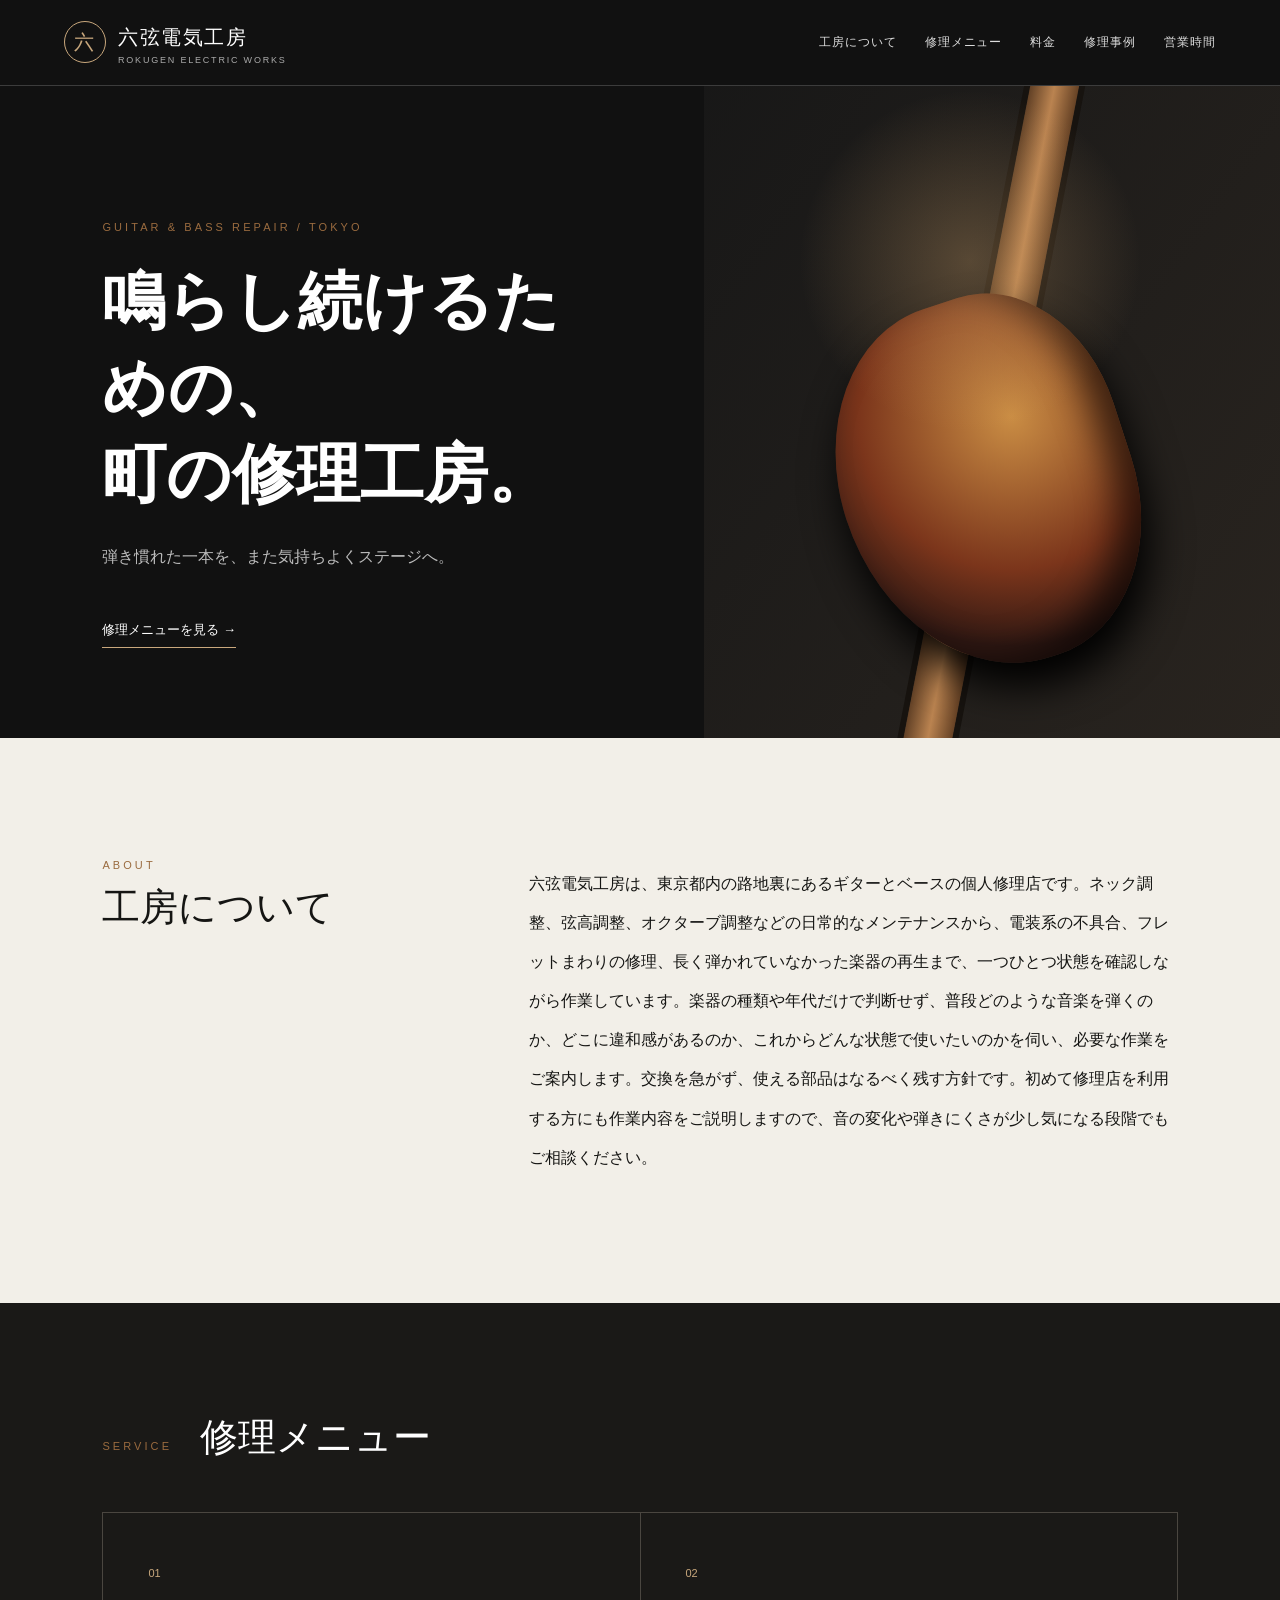
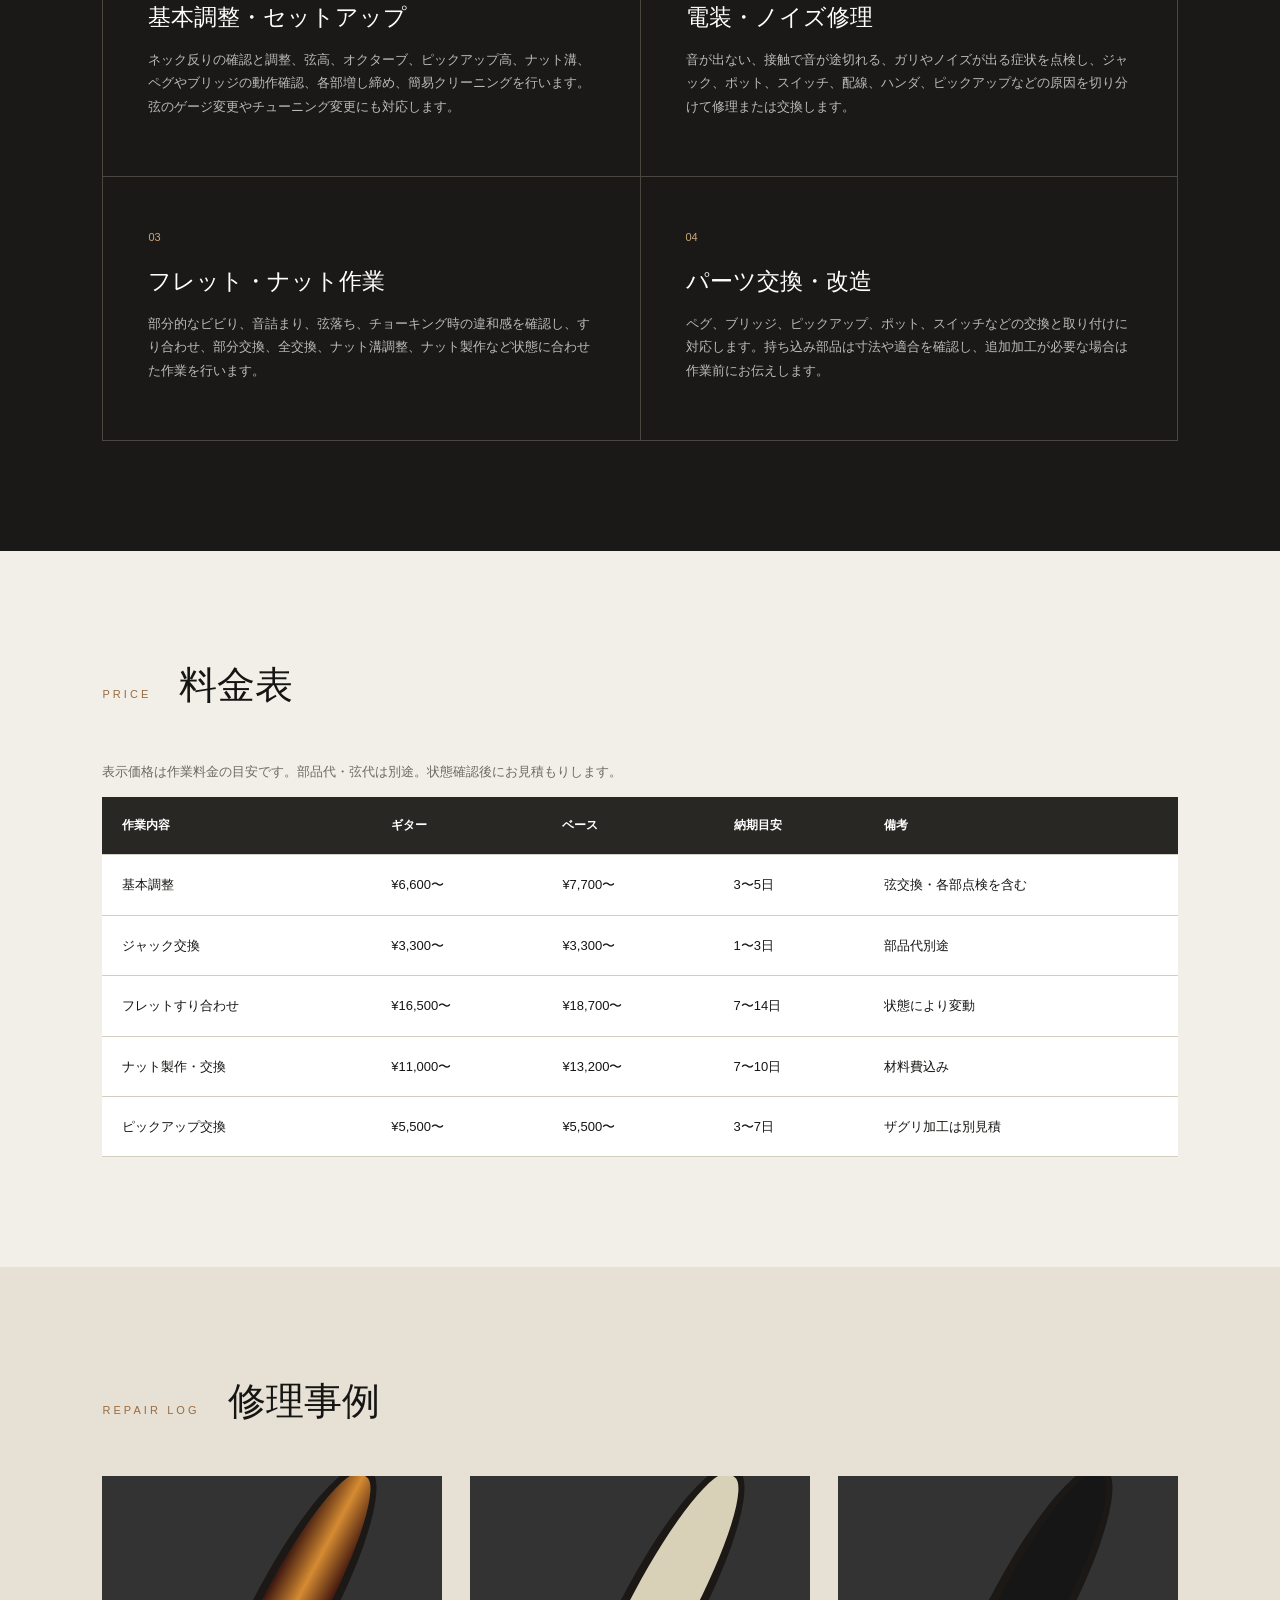
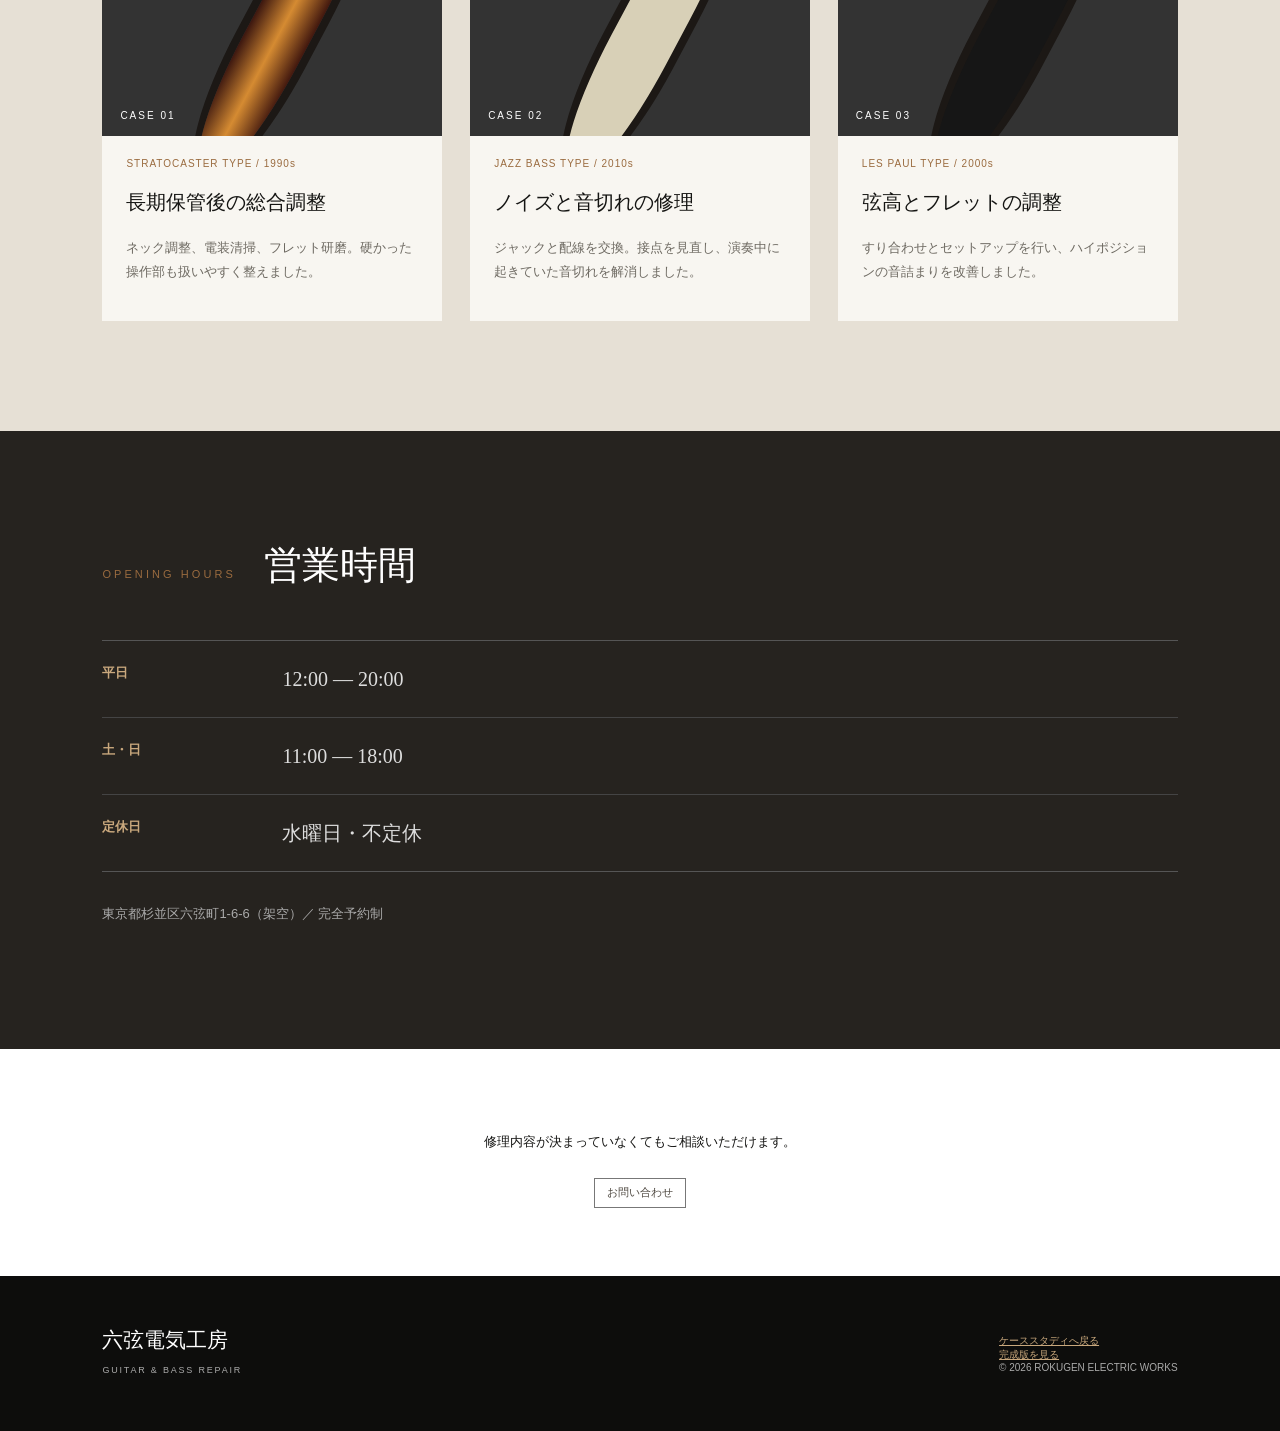
==== before/index.html @ 156c07ff "Publish final Rokugen Denki portfolio" ====
<!doctype html>
<html lang="ja">
<head>
  <meta charset="utf-8">
  <meta name="viewport" content="width=device-width, initial-scale=1">
  <meta name="description" content="六弦電気工房はギター・ベースの修理と調整を行う架空の個人工房です。">
  <title>六弦電気工房｜ギター・ベース修理</title>
  <link rel="stylesheet" href="style.css">
</head>
<body>
  <header class="site-header">
    <a class="brand" href="#top" aria-label="六弦電気工房 ホーム">
      <span class="brand-mark" aria-hidden="true">六</span>
      <span>六弦電気工房<small>ROKUGEN ELECTRIC WORKS</small></span>
    </a>
    <button class="menu-toggle" type="button" aria-controls="main-nav" aria-expanded="false">MENU</button>
    <nav id="main-nav" class="main-nav" aria-label="メインメニュー">
      <a href="#about">工房について</a><a href="#services">修理メニュー</a><a href="#price">料金</a><a href="#works">修理事例</a><a href="#access">営業時間</a>
    </nav>
  </header>

  <main id="top">
    <section class="hero">
      <div class="hero-copy">
        <p class="eyebrow">GUITAR &amp; BASS REPAIR / TOKYO</p>
        <h1>鳴らし続けるための、<br>町の修理工房。</h1>
        <p>弾き慣れた一本を、また気持ちよくステージへ。</p>
        <a class="hero-link" href="#services">修理メニューを見る →</a>
      </div>
      <div class="hero-visual" role="img" aria-label="作業台に置かれたギターをイメージした装飾">
        <span class="neck"></span><span class="body-shape"></span><span class="work-light"></span>
      </div>
    </section>

    <section id="about" class="section about">
      <div class="section-heading"><p>ABOUT</p><h2>工房について</h2></div>
      <div class="about-copy">
        <p>六弦電気工房は、東京都内の路地裏にあるギターとベースの個人修理店です。ネック調整、弦高調整、オクターブ調整などの日常的なメンテナンスから、電装系の不具合、フレットまわりの修理、長く弾かれていなかった楽器の再生まで、一つひとつ状態を確認しながら作業しています。楽器の種類や年代だけで判断せず、普段どのような音楽を弾くのか、どこに違和感があるのか、これからどんな状態で使いたいのかを伺い、必要な作業をご案内します。交換を急がず、使える部品はなるべく残す方針です。初めて修理店を利用する方にも作業内容をご説明しますので、音の変化や弾きにくさが少し気になる段階でもご相談ください。</p>
      </div>
    </section>

    <section id="services" class="section services">
      <div class="section-heading light"><p>SERVICE</p><h2>修理メニュー</h2></div>
      <div class="service-grid">
        <article><span>01</span><h3>基本調整・セットアップ</h3><p>ネック反りの確認と調整、弦高、オクターブ、ピックアップ高、ナット溝、ペグやブリッジの動作確認、各部増し締め、簡易クリーニングを行います。弦のゲージ変更やチューニング変更にも対応します。</p></article>
        <article><span>02</span><h3>電装・ノイズ修理</h3><p>音が出ない、接触で音が途切れる、ガリやノイズが出る症状を点検し、ジャック、ポット、スイッチ、配線、ハンダ、ピックアップなどの原因を切り分けて修理または交換します。</p></article>
        <article><span>03</span><h3>フレット・ナット作業</h3><p>部分的なビビり、音詰まり、弦落ち、チョーキング時の違和感を確認し、すり合わせ、部分交換、全交換、ナット溝調整、ナット製作など状態に合わせた作業を行います。</p></article>
        <article><span>04</span><h3>パーツ交換・改造</h3><p>ペグ、ブリッジ、ピックアップ、ポット、スイッチなどの交換と取り付けに対応します。持ち込み部品は寸法や適合を確認し、追加加工が必要な場合は作業前にお伝えします。</p></article>
      </div>
    </section>

    <section id="price" class="section price-section">
      <div class="section-heading"><p>PRICE</p><h2>料金表</h2></div>
      <p class="section-note">表示価格は作業料金の目安です。部品代・弦代は別途。状態確認後にお見積もりします。</p>
      <table class="price-table">
        <thead><tr><th>作業内容</th><th>ギター</th><th>ベース</th><th>納期目安</th><th>備考</th></tr></thead>
        <tbody>
          <tr><td>基本調整</td><td>¥6,600〜</td><td>¥7,700〜</td><td>3〜5日</td><td>弦交換・各部点検を含む</td></tr>
          <tr><td>ジャック交換</td><td>¥3,300〜</td><td>¥3,300〜</td><td>1〜3日</td><td>部品代別途</td></tr>
          <tr><td>フレットすり合わせ</td><td>¥16,500〜</td><td>¥18,700〜</td><td>7〜14日</td><td>状態により変動</td></tr>
          <tr><td>ナット製作・交換</td><td>¥11,000〜</td><td>¥13,200〜</td><td>7〜10日</td><td>材料費込み</td></tr>
          <tr><td>ピックアップ交換</td><td>¥5,500〜</td><td>¥5,500〜</td><td>3〜7日</td><td>ザグリ加工は別見積</td></tr>
        </tbody>
      </table>
    </section>

    <section id="works" class="section works">
      <div class="section-heading"><p>REPAIR LOG</p><h2>修理事例</h2></div>
      <div class="works-grid">
        <article><div class="work-photo sunburst"><span>CASE 01</span></div><p class="work-meta">STRATOCASTER TYPE / 1990s</p><h3>長期保管後の総合調整</h3><p>ネック調整、電装清掃、フレット研磨。硬かった操作部も扱いやすく整えました。</p></article>
        <article><div class="work-photo bass"><span>CASE 02</span></div><p class="work-meta">JAZZ BASS TYPE / 2010s</p><h3>ノイズと音切れの修理</h3><p>ジャックと配線を交換。接点を見直し、演奏中に起きていた音切れを解消しました。</p></article>
        <article><div class="work-photo black"><span>CASE 03</span></div><p class="work-meta">LES PAUL TYPE / 2000s</p><h3>弦高とフレットの調整</h3><p>すり合わせとセットアップを行い、ハイポジションの音詰まりを改善しました。</p></article>
      </div>
    </section>

    <section id="access" class="section access">
      <div class="section-heading light"><p>OPENING HOURS</p><h2>営業時間</h2></div>
      <div class="hours"><div><strong>平日</strong><span>12:00 — 20:00</span></div><div><strong>土・日</strong><span>11:00 — 18:00</span></div><div><strong>定休日</strong><span>水曜日・不定休</span></div></div>
      <p>東京都杉並区六弦町1-6-6（架空）／ 完全予約制</p>
    </section>

    <section class="contact">
      <p>修理内容が決まっていなくてもご相談いただけます。</p>
      <a class="contact-button" href="mailto:info@example.com">お問い合わせ</a>
    </section>
  </main>

  <footer><div><strong>六弦電気工房</strong><small>GUITAR &amp; BASS REPAIR</small></div><p><a href="../case-study.html" style="color:#c9a87d">ケーススタディへ戻る</a><br><a href="../index.html" style="color:#c9a87d">完成版を見る</a><br>© 2026 ROKUGEN ELECTRIC WORKS</p></footer>
  <script src="script.js"></script>
</body>
</html>
---- before/style.css ----
:root{--ink:#151513;--paper:#f2efe8;--wood:#9a6b3f;--tan:#c9a87d;--line:#d4cec1;--muted:#6e6a62}*{box-sizing:border-box}html{scroll-behavior:smooth}body{margin:0;background:var(--paper);color:var(--ink);font-family:"Hiragino Kaku Gothic ProN","Yu Gothic",sans-serif;line-height:1.8}.site-header{height:86px;padding:0 5vw;display:flex;align-items:center;justify-content:space-between;border-bottom:1px solid rgba(255,255,255,.18);background:#111;color:#fff;position:absolute;z-index:10;width:100%}.brand{display:flex;align-items:center;gap:12px;color:#fff;text-decoration:none;font-family:serif;font-size:20px;letter-spacing:.08em}.brand-mark{display:grid;place-items:center;width:42px;height:42px;border:1px solid var(--tan);border-radius:50%;color:var(--tan)}.brand small{display:block;font:9px/1.2 Arial,sans-serif;letter-spacing:.2em;color:#aaa}.main-nav{display:flex;gap:28px}.main-nav a{color:#ddd;text-decoration:none;font-size:12px;letter-spacing:.08em}.main-nav a:hover{color:var(--tan)}.menu-toggle{display:none}.hero{min-height:720px;background:#111;color:#fff;display:grid;grid-template-columns:1.1fr .9fr;overflow:hidden}.hero-copy{padding:210px 8vw 90px;position:relative;z-index:2}.eyebrow,.section-heading p{font:11px/1.2 Arial,sans-serif;letter-spacing:.28em;color:var(--wood)}.hero h1{font-family:serif;font-size:clamp(42px,5vw,72px);line-height:1.35;margin:25px 0}.hero-copy>p:not(.eyebrow){color:#bcbcbc}.hero-link{display:inline-block;margin-top:30px;color:#fff;text-decoration:none;border-bottom:1px solid var(--tan);font-size:13px;padding-bottom:5px}.hero-visual{position:relative;background:linear-gradient(125deg,#171717,#29241f)}.work-light{position:absolute;left:15%;top:11%;width:360px;height:360px;border-radius:50%;background:radial-gradient(circle,rgba(220,172,112,.3),transparent 67%)}.neck{position:absolute;left:48%;top:-8%;width:48px;height:110%;background:linear-gradient(90deg,#624126,#ba8350,#664225);transform:rotate(11deg);box-shadow:0 0 0 6px #17130f}.body-shape{position:absolute;left:24%;bottom:70px;width:290px;height:370px;background:radial-gradient(circle at 65% 35%,#ca8d44,#7b351b 50%,#301813 75%);border-radius:50% 42% 47% 55%;transform:rotate(-18deg);box-shadow:inset -22px -12px 35px rgba(0,0,0,.6),0 25px 40px #000}.section{padding:110px 8vw}.section-heading{display:flex;align-items:baseline;gap:28px;margin-bottom:48px}.section-heading h2{font:38px/1.3 serif;margin:0}.section-heading.light h2{color:#fff}.about{display:grid;grid-template-columns:1fr 2fr;gap:8vw}.about .section-heading{display:block}.about-copy{font-family:serif;font-size:16px;line-height:2.45}.services{background:#1a1917}.service-grid{display:grid;grid-template-columns:repeat(2,1fr);border-top:1px solid #4a4640;border-left:1px solid #4a4640}.service-grid article{padding:45px;border-right:1px solid #4a4640;border-bottom:1px solid #4a4640;color:#bbb}.service-grid span{font:11px Arial;color:var(--tan)}.service-grid h3{color:#fff;font:23px serif;margin:15px 0}.service-grid p{font-size:13px}.section-note{color:var(--muted);font-size:13px}.price-table{width:100%;border-collapse:collapse;background:#fff;min-width:900px}.price-table th,.price-table td{padding:18px 20px;text-align:left;border-bottom:1px solid var(--line);white-space:nowrap}.price-table th{background:#292724;color:#fff;font-size:12px}.price-table td{font-size:13px}.works{background:#e6e0d5}.works-grid{display:grid;grid-template-columns:repeat(3,1fr);gap:28px}.works-grid article{background:#f8f6f1;padding-bottom:25px}.works-grid article>p,.works-grid h3{margin-left:24px;margin-right:24px}.work-photo{height:260px;position:relative;overflow:hidden;background:#333}.work-photo:before{content:"";position:absolute;width:62px;height:330px;left:45%;top:-20px;border-radius:45% 45% 40% 40%;transform:rotate(28deg);box-shadow:0 0 0 8px #1c1815}.work-photo.sunburst:before{background:linear-gradient(90deg,#3b160f,#d58b32,#41170e)}.work-photo.bass:before{background:#d8d0b7}.work-photo.black:before{background:#161616}.work-photo span{position:absolute;bottom:15px;left:18px;font:10px Arial;color:#fff;letter-spacing:.2em}.work-meta{font:10px Arial;color:var(--wood);letter-spacing:.1em;margin-top:22px}.works-grid h3{font:20px serif}.works-grid article>p:last-child{font-size:13px;color:var(--muted)}.access{background:#26231f;color:#ddd}.hours{border-top:1px solid #555;border-bottom:1px solid #555;margin-bottom:30px}.hours div{display:grid;grid-template-columns:180px 1fr;padding:20px 0;border-bottom:1px solid #444}.hours div:last-child{border:0}.hours strong{font-size:13px;color:var(--tan)}.hours span{font-family:serif;font-size:20px}.access>p{font-size:13px;color:#aaa}.contact{text-align:center;padding:68px;background:#fff}.contact p{font-size:13px}.contact-button{display:inline-block;margin-top:12px;padding:4px 12px;color:#4f4941;border:1px solid #777;text-decoration:none;font-size:11px}footer{background:#0d0d0c;color:#aaa;padding:48px 8vw;display:flex;justify-content:space-between;align-items:end}footer strong{display:block;color:#fff;font:21px serif}footer small{font:9px Arial;letter-spacing:.2em}footer p{font:10px Arial}
@media(max-width:700px){.site-header{height:70px;padding:0 18px}.brand{font-size:16px}.brand-mark{width:34px;height:34px}.menu-toggle{display:block;background:none;color:#fff;border:1px solid #777;padding:6px 9px;font-size:10px}.main-nav{display:none;position:absolute;top:70px;left:0;width:100%;padding:18px;background:#181818;flex-direction:column;gap:10px}.main-nav.open{display:none}.hero{min-height:620px;display:block;position:relative}.hero-copy{padding:150px 24px 80px}.hero h1{font-size:40px}.hero-visual{position:absolute;inset:0;opacity:.35}.body-shape{width:250px;height:330px;left:30%;bottom:30px}.section{padding:75px 22px}.section-heading{display:block;margin-bottom:32px}.section-heading h2{font-size:31px}.about{display:block}.about-copy{font-size:15px;line-height:2.35}.service-grid{display:block}.service-grid article{padding:30px 25px}.price-section{overflow:visible}.price-table{width:900px}.works-grid{display:block}.works-grid article{margin-bottom:25px}.work-photo{height:230px}.hours div{grid-template-columns:90px 1fr}.hours span{font-size:17px}.contact{padding:52px 20px}.contact-button{font-size:10px;padding:3px 9px}footer{display:block;padding:42px 22px}footer p{margin-top:28px}}
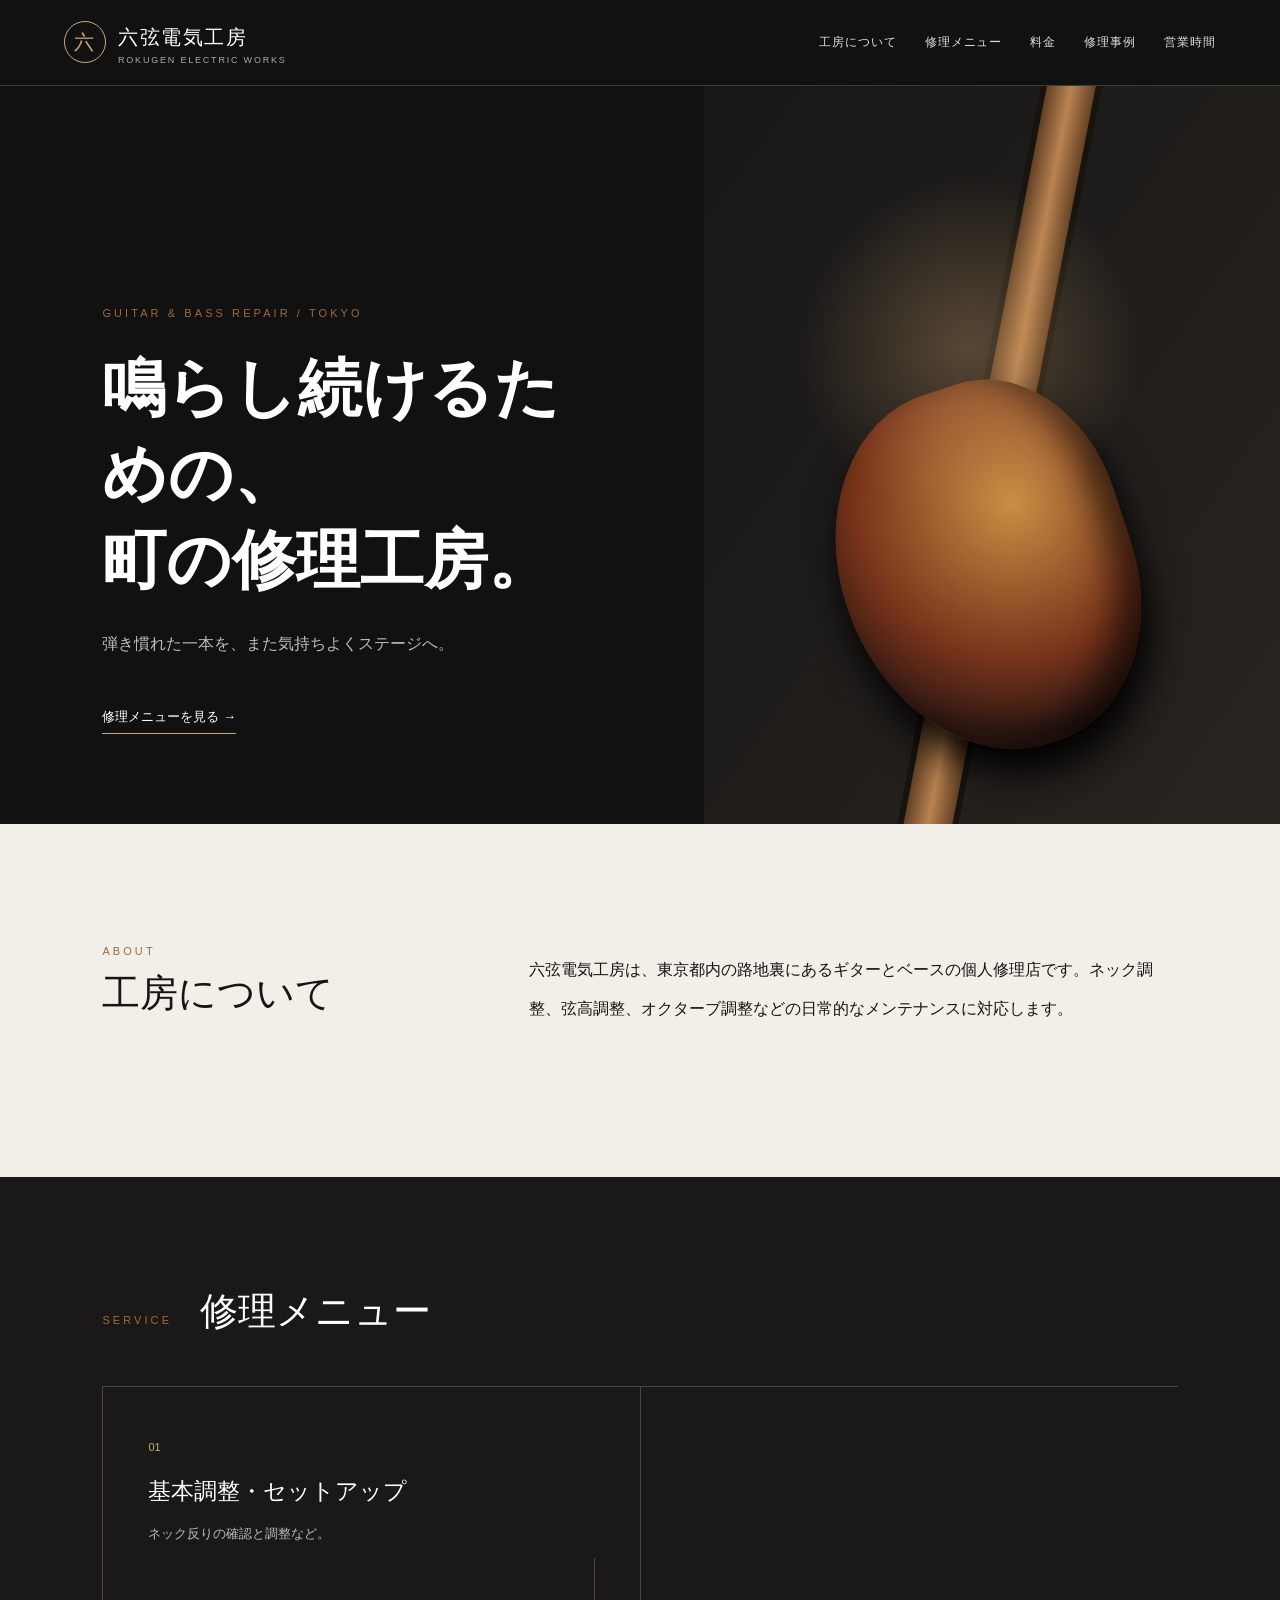
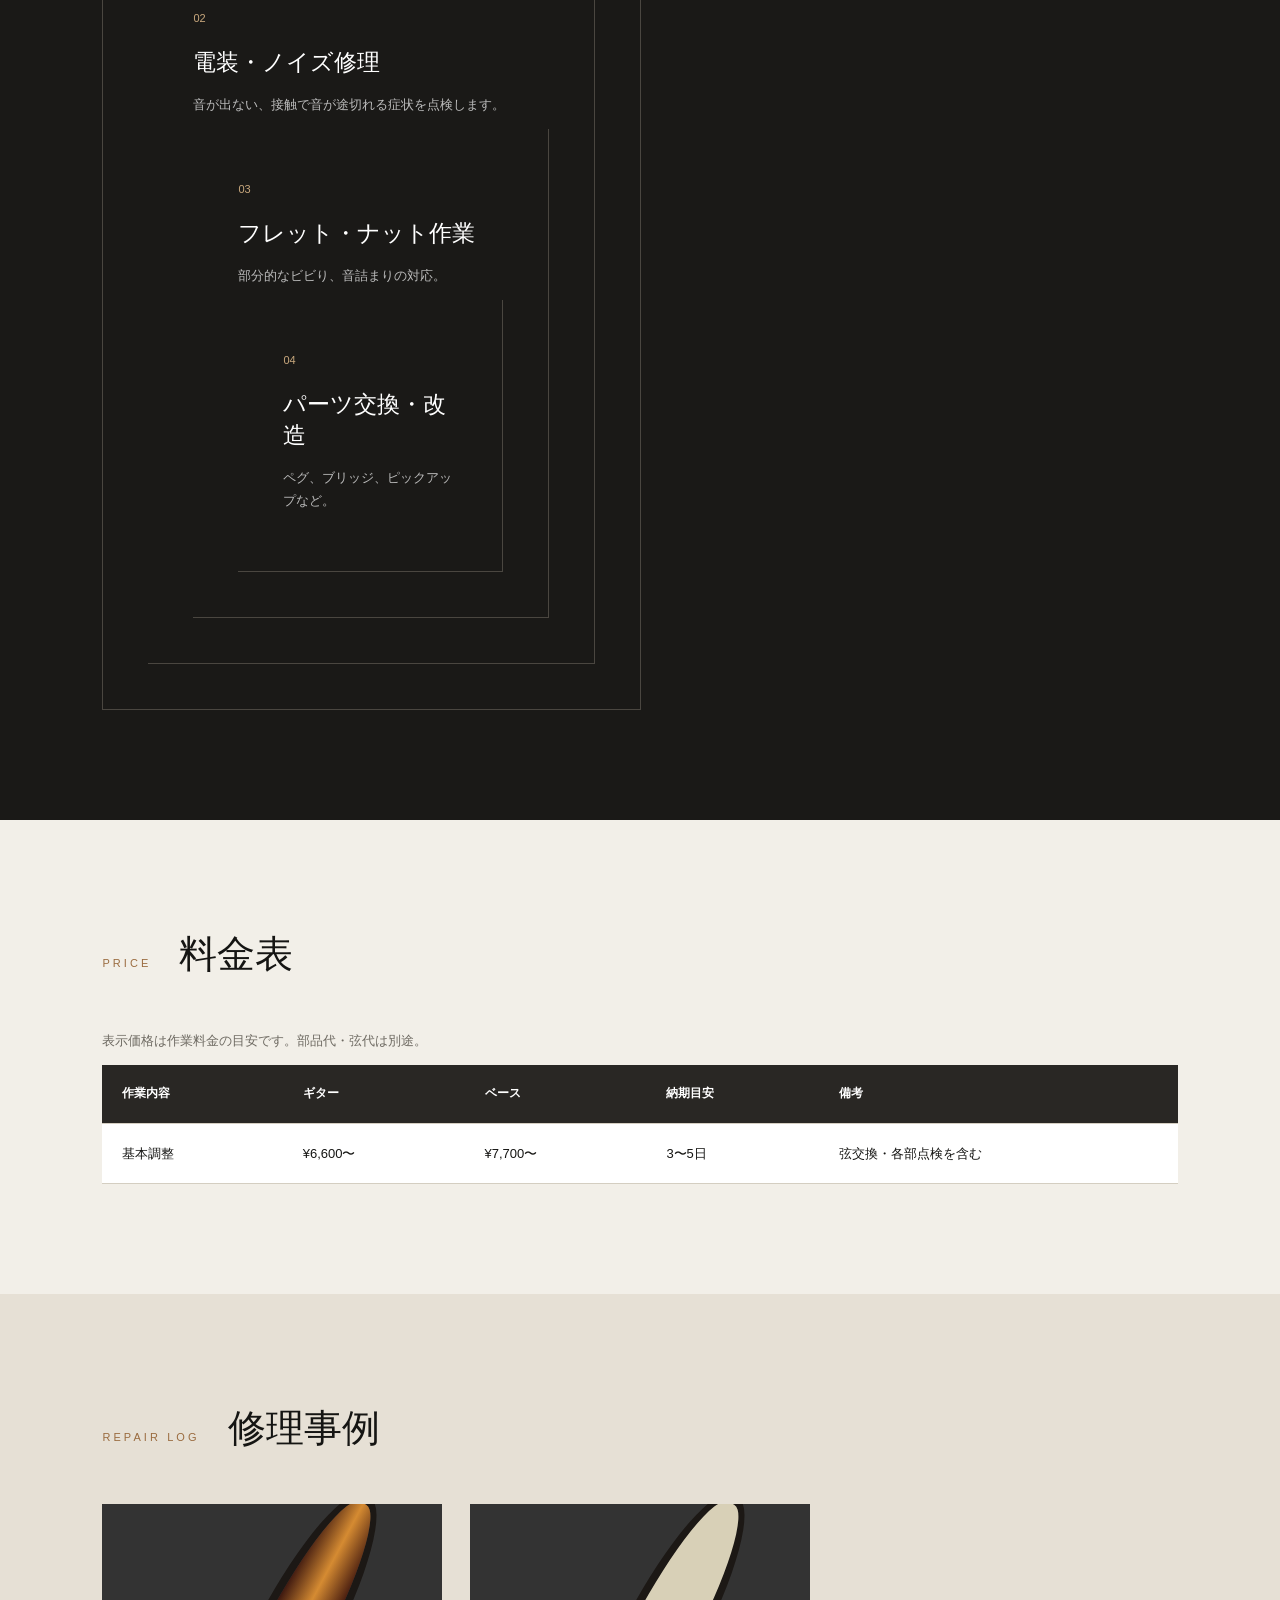
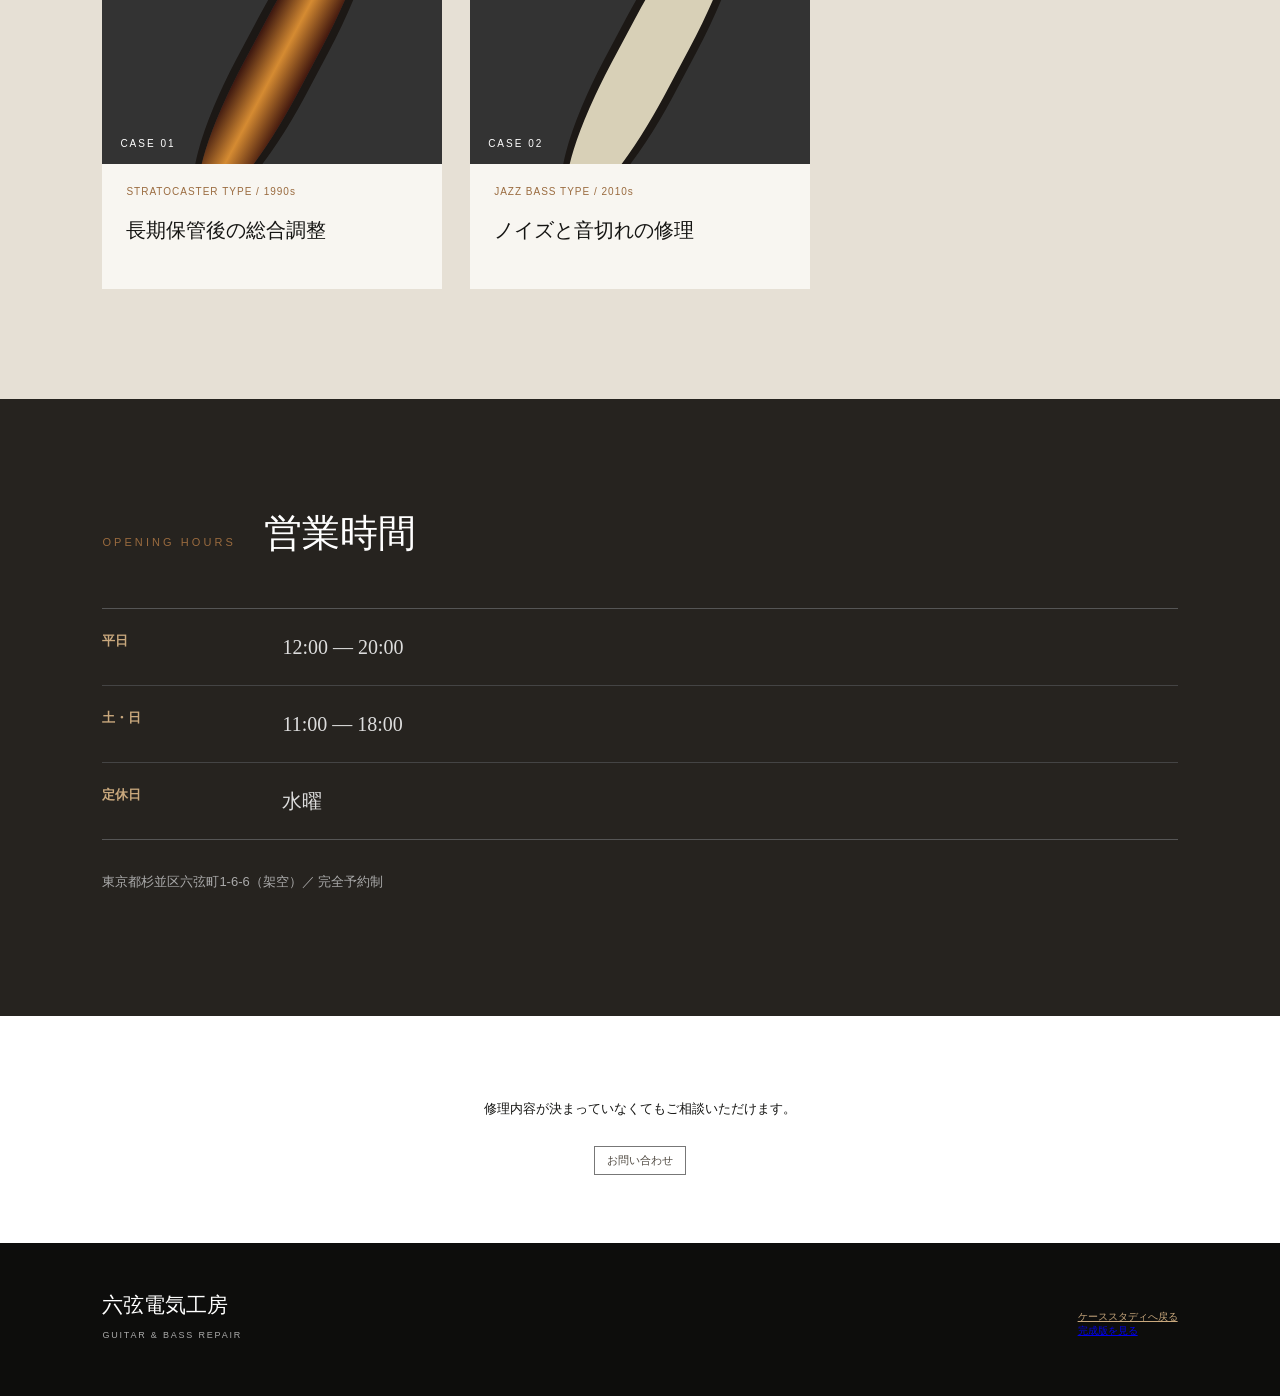
==== commit 97c4edde: "Add notice and navigation for the intentional 'before' version; add buttons to navigate to Completed" ====
--- a/before/index.html
+++ b/before/index.html
@@ -19,7 +19,21 @@
     </nav>
   </header>
 
+  <nav class="mini-nav" aria-label="版切替ナビ">
+    <a href="../index.html">完成版</a>
+    <a href="index.html" class="active" aria-current="page">修正前版</a>
+    <a href="../case-study.html">ケーススタディ</a>
+  </nav>
+
   <main id="top">
+    <div class="before-notice">
+      これは意図的な修正前版です — スマートフォンでの表示や操作に問題があります。
+      <div class="before-actions">
+        <a href="../index.html" class="primary">完成版を見る</a>
+        <a href="../case-study.html">ケーススタディを見る</a>
+      </div>
+    </div>
+
     <section class="hero">
       <div class="hero-copy">
         <p class="eyebrow">GUITAR &amp; BASS REPAIR / TOKYO</p>
@@ -35,31 +49,27 @@
     <section id="about" class="section about">
       <div class="section-heading"><p>ABOUT</p><h2>工房について</h2></div>
       <div class="about-copy">
-        <p>六弦電気工房は、東京都内の路地裏にあるギターとベースの個人修理店です。ネック調整、弦高調整、オクターブ調整などの日常的なメンテナンスから、電装系の不具合、フレットまわりの修理、長く弾かれていなかった楽器の再生まで、一つひとつ状態を確認しながら作業しています。楽器の種類や年代だけで判断せず、普段どのような音楽を弾くのか、どこに違和感があるのか、これからどんな状態で使いたいのかを伺い、必要な作業をご案内します。交換を急がず、使える部品はなるべく残す方針です。初めて修理店を利用する方にも作業内容をご説明しますので、音の変化や弾きにくさが少し気になる段階でもご相談ください。</p>
+        <p>六弦電気工房は、東京都内の路地裏にあるギターとベースの個人修理店です。ネック調整、弦高調整、オクターブ調整などの日常的なメンテナンスに対応します。</p>
       </div>
     </section>
 
     <section id="services" class="section services">
       <div class="section-heading light"><p>SERVICE</p><h2>修理メニュー</h2></div>
       <div class="service-grid">
-        <article><span>01</span><h3>基本調整・セットアップ</h3><p>ネック反りの確認と調整、弦高、オクターブ、ピックアップ高、ナット溝、ペグやブリッジの動作確認、各部増し締め、簡易クリーニングを行います。弦のゲージ変更やチューニング変更にも対応します。</p></article>
-        <article><span>02</span><h3>電装・ノイズ修理</h3><p>音が出ない、接触で音が途切れる、ガリやノイズが出る症状を点検し、ジャック、ポット、スイッチ、配線、ハンダ、ピックアップなどの原因を切り分けて修理または交換します。</p></article>
-        <article><span>03</span><h3>フレット・ナット作業</h3><p>部分的なビビり、音詰まり、弦落ち、チョーキング時の違和感を確認し、すり合わせ、部分交換、全交換、ナット溝調整、ナット製作など状態に合わせた作業を行います。</p></article>
-        <article><span>04</span><h3>パーツ交換・改造</h3><p>ペグ、ブリッジ、ピックアップ、ポット、スイッチなどの交換と取り付けに対応します。持ち込み部品は寸法や適合を確認し、追加加工が必要な場合は作業前にお伝えします。</p></article>
+        <article><span>01</span><h3>基本調整・セットアップ</h3><p>ネック反りの確認と調整など。</p>
+        <article><span>02</span><h3>電装・ノイズ修理</h3><p>音が出ない、接触で音が途切れる症状を点検します。</p>
+        <article><span>03</span><h3>フレット・ナット作業</h3><p>部分的なビビり、音詰まりの対応。</p>
+        <article><span>04</span><h3>パーツ交換・改造</h3><p>ペグ、ブリッジ、ピックアップなど。</p>
       </div>
     </section>
 
     <section id="price" class="section price-section">
       <div class="section-heading"><p>PRICE</p><h2>料金表</h2></div>
-      <p class="section-note">表示価格は作業料金の目安です。部品代・弦代は別途。状態確認後にお見積もりします。</p>
+      <p class="section-note">表示価格は作業料金の目安です。部品代・弦代は別途。</p>
       <table class="price-table">
         <thead><tr><th>作業内容</th><th>ギター</th><th>ベース</th><th>納期目安</th><th>備考</th></tr></thead>
         <tbody>
           <tr><td>基本調整</td><td>¥6,600〜</td><td>¥7,700〜</td><td>3〜5日</td><td>弦交換・各部点検を含む</td></tr>
-          <tr><td>ジャック交換</td><td>¥3,300〜</td><td>¥3,300〜</td><td>1〜3日</td><td>部品代別途</td></tr>
-          <tr><td>フレットすり合わせ</td><td>¥16,500〜</td><td>¥18,700〜</td><td>7〜14日</td><td>状態により変動</td></tr>
-          <tr><td>ナット製作・交換</td><td>¥11,000〜</td><td>¥13,200〜</td><td>7〜10日</td><td>材料費込み</td></tr>
-          <tr><td>ピックアップ交換</td><td>¥5,500〜</td><td>¥5,500〜</td><td>3〜7日</td><td>ザグリ加工は別見積</td></tr>
         </tbody>
       </table>
     </section>
@@ -67,15 +77,14 @@
     <section id="works" class="section works">
       <div class="section-heading"><p>REPAIR LOG</p><h2>修理事例</h2></div>
       <div class="works-grid">
-        <article><div class="work-photo sunburst"><span>CASE 01</span></div><p class="work-meta">STRATOCASTER TYPE / 1990s</p><h3>長期保管後の総合調整</h3><p>ネック調整、電装清掃、フレット研磨。硬かった操作部も扱いやすく整えました。</p></article>
-        <article><div class="work-photo bass"><span>CASE 02</span></div><p class="work-meta">JAZZ BASS TYPE / 2010s</p><h3>ノイズと音切れの修理</h3><p>ジャックと配線を交換。接点を見直し、演奏中に起きていた音切れを解消しました。</p></article>
-        <article><div class="work-photo black"><span>CASE 03</span></div><p class="work-meta">LES PAUL TYPE / 2000s</p><h3>弦高とフレットの調整</h3><p>すり合わせとセットアップを行い、ハイポジションの音詰まりを改善しました。</p></article>
+        <article><div class="work-photo sunburst"><span>CASE 01</span></div><p class="work-meta">STRATOCASTER TYPE / 1990s</p><h3>長期保管後の総合調整</h3></article>
+        <article><div class="work-photo bass"><span>CASE 02</span></div><p class="work-meta">JAZZ BASS TYPE / 2010s</p><h3>ノイズと音切れの修理</h3></article>
       </div>
     </section>
 
     <section id="access" class="section access">
       <div class="section-heading light"><p>OPENING HOURS</p><h2>営業時間</h2></div>
-      <div class="hours"><div><strong>平日</strong><span>12:00 — 20:00</span></div><div><strong>土・日</strong><span>11:00 — 18:00</span></div><div><strong>定休日</strong><span>水曜日・不定休</span></div></div>
+      <div class="hours"><div><strong>平日</strong><span>12:00 — 20:00</span></div><div><strong>土・日</strong><span>11:00 — 18:00</span></div><div><strong>定休日</strong><span>水曜</span></div></div>
       <p>東京都杉並区六弦町1-6-6（架空）／ 完全予約制</p>
     </section>
 
@@ -85,7 +94,7 @@
     </section>
   </main>
 
-  <footer><div><strong>六弦電気工房</strong><small>GUITAR &amp; BASS REPAIR</small></div><p><a href="../case-study.html" style="color:#c9a87d">ケーススタディへ戻る</a><br><a href="../index.html" style="color:#c9a87d">完成版を見る</a><br>© 2026 ROKUGEN ELECTRIC WORKS</p></footer>
+  <footer><div><strong>六弦電気工房</strong><small>GUITAR &amp; BASS REPAIR</small></div><p><a href="../case-study.html" style="color:#c9a87d">ケーススタディへ戻る</a><br><a href="../index.html">完成版を見る</a></p>
   <script src="script.js"></script>
 </body>
 </html>
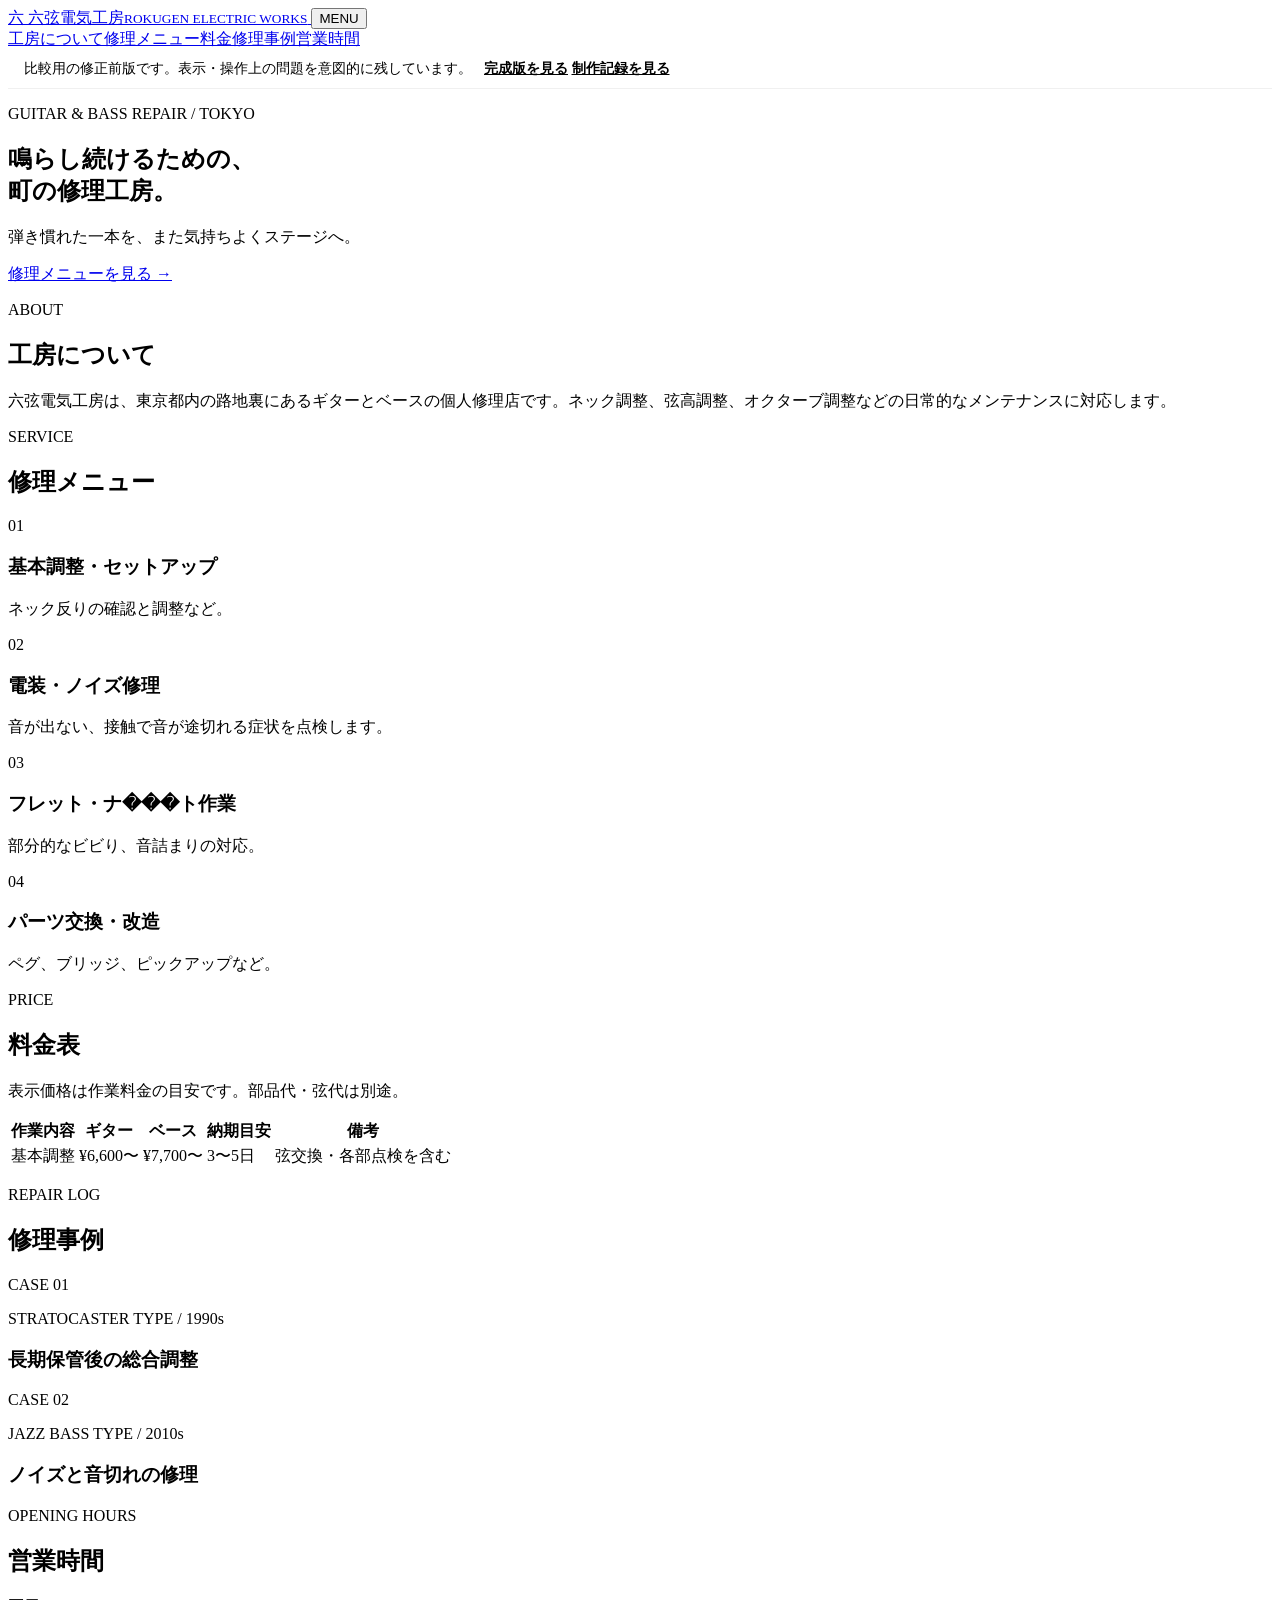
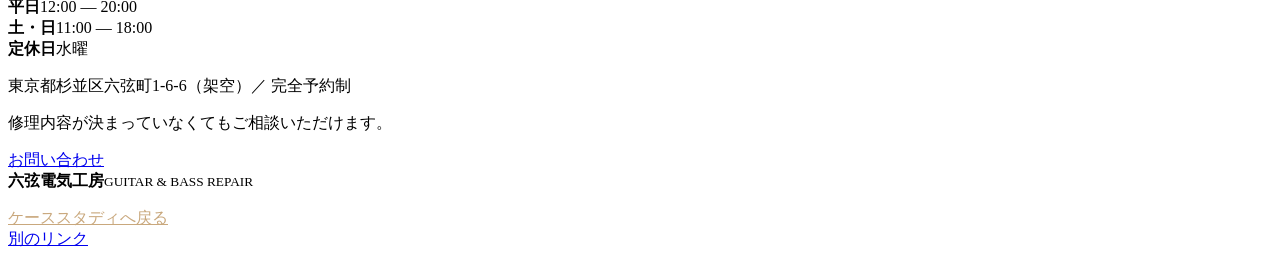
==== commit 5727c3a7: "Remove 3-item mini-nav and large button links from before/index.html; keep small notice band with 2 " ====
--- a/before/index.html
+++ b/before/index.html
@@ -19,21 +19,17 @@
     </nav>
   </header>
 
-  <nav class="mini-nav" aria-label="版切替ナビ">
-    <a href="../index.html">完成版</a>
-    <a href="index.html" class="active" aria-current="page">修正前版</a>
-    <a href="../case-study.html">ケーススタディ</a>
-  </nav>
+  <!-- 注意帯（小型） -->
+  <div class="before-notice">
+    <p class="before-text">比較用の修正前版です。表示・操作上の問題を意図的に残しています。
+      <span class="before-links">
+        <a class="notice-link" href="../index.html">完成版を見る</a>
+        <a class="notice-link" href="../case-study.html">制作記録を見る</a>
+      </span>
+    </p>
+  </div>
 
   <main id="top">
-    <div class="before-notice">
-      これは意図的な修正前版です — スマートフォンでの表示や操作に問題があります。
-      <div class="before-actions">
-        <a href="../index.html" class="primary">完成版を見る</a>
-        <a href="../case-study.html">ケーススタディを見る</a>
-      </div>
-    </div>
-
     <section class="hero">
       <div class="hero-copy">
         <p class="eyebrow">GUITAR &amp; BASS REPAIR / TOKYO</p>
@@ -58,7 +54,7 @@
       <div class="service-grid">
         <article><span>01</span><h3>基本調整・セットアップ</h3><p>ネック反りの確認と調整など。</p>
         <article><span>02</span><h3>電装・ノイズ修理</h3><p>音が出ない、接触で音が途切れる症状を点検します。</p>
-        <article><span>03</span><h3>フレット・ナット作業</h3><p>部分的なビビり、音詰まりの対応。</p>
+        <article><span>03</span><h3>フレット・ナ���ト作業</h3><p>部分的なビビり、音詰まりの対応。</p>
         <article><span>04</span><h3>パーツ交換・改造</h3><p>ペグ、ブリッジ、ピックアップなど。</p>
       </div>
     </section>
@@ -94,7 +90,7 @@
     </section>
   </main>
 
-  <footer><div><strong>六弦電気工房</strong><small>GUITAR &amp; BASS REPAIR</small></div><p><a href="../case-study.html" style="color:#c9a87d">ケーススタディへ戻る</a><br><a href="../index.html">完成版を見る</a></p>
+  <footer><div><strong>六弦電気工房</strong><small>GUITAR &amp; BASS REPAIR</small></div><p><a href="../case-study.html" style="color:#c9a87d">ケーススタディへ戻る</a><br><a href="#">別のリンク</a></p>
   <script src="script.js"></script>
 </body>
 </html>
--- a/before/style.css
+++ b/before/style.css
@@ -1,2 +1,7 @@
-:root{--ink:#151513;--paper:#f2efe8;--wood:#9a6b3f;--tan:#c9a87d;--line:#d4cec1;--muted:#6e6a62}*{box-sizing:border-box}html{scroll-behavior:smooth}body{margin:0;background:var(--paper);color:var(--ink);font-family:"Hiragino Kaku Gothic ProN","Yu Gothic",sans-serif;line-height:1.8}.site-header{height:86px;padding:0 5vw;display:flex;align-items:center;justify-content:space-between;border-bottom:1px solid rgba(255,255,255,.18);background:#111;color:#fff;position:absolute;z-index:10;width:100%}.brand{display:flex;align-items:center;gap:12px;color:#fff;text-decoration:none;font-family:serif;font-size:20px;letter-spacing:.08em}.brand-mark{display:grid;place-items:center;width:42px;height:42px;border:1px solid var(--tan);border-radius:50%;color:var(--tan)}.brand small{display:block;font:9px/1.2 Arial,sans-serif;letter-spacing:.2em;color:#aaa}.main-nav{display:flex;gap:28px}.main-nav a{color:#ddd;text-decoration:none;font-size:12px;letter-spacing:.08em}.main-nav a:hover{color:var(--tan)}.menu-toggle{display:none}.hero{min-height:720px;background:#111;color:#fff;display:grid;grid-template-columns:1.1fr .9fr;overflow:hidden}.hero-copy{padding:210px 8vw 90px;position:relative;z-index:2}.eyebrow,.section-heading p{font:11px/1.2 Arial,sans-serif;letter-spacing:.28em;color:var(--wood)}.hero h1{font-family:serif;font-size:clamp(42px,5vw,72px);line-height:1.35;margin:25px 0}.hero-copy>p:not(.eyebrow){color:#bcbcbc}.hero-link{display:inline-block;margin-top:30px;color:#fff;text-decoration:none;border-bottom:1px solid var(--tan);font-size:13px;padding-bottom:5px}.hero-visual{position:relative;background:linear-gradient(125deg,#171717,#29241f)}.work-light{position:absolute;left:15%;top:11%;width:360px;height:360px;border-radius:50%;background:radial-gradient(circle,rgba(220,172,112,.3),transparent 67%)}.neck{position:absolute;left:48%;top:-8%;width:48px;height:110%;background:linear-gradient(90deg,#624126,#ba8350,#664225);transform:rotate(11deg);box-shadow:0 0 0 6px #17130f}.body-shape{position:absolute;left:24%;bottom:70px;width:290px;height:370px;background:radial-gradient(circle at 65% 35%,#ca8d44,#7b351b 50%,#301813 75%);border-radius:50% 42% 47% 55%;transform:rotate(-18deg);box-shadow:inset -22px -12px 35px rgba(0,0,0,.6),0 25px 40px #000}.section{padding:110px 8vw}.section-heading{display:flex;align-items:baseline;gap:28px;margin-bottom:48px}.section-heading h2{font:38px/1.3 serif;margin:0}.section-heading.light h2{color:#fff}.about{display:grid;grid-template-columns:1fr 2fr;gap:8vw}.about .section-heading{display:block}.about-copy{font-family:serif;font-size:16px;line-height:2.45}.services{background:#1a1917}.service-grid{display:grid;grid-template-columns:repeat(2,1fr);border-top:1px solid #4a4640;border-left:1px solid #4a4640}.service-grid article{padding:45px;border-right:1px solid #4a4640;border-bottom:1px solid #4a4640;color:#bbb}.service-grid span{font:11px Arial;color:var(--tan)}.service-grid h3{color:#fff;font:23px serif;margin:15px 0}.service-grid p{font-size:13px}.section-note{color:var(--muted);font-size:13px}.price-table{width:100%;border-collapse:collapse;background:#fff;min-width:900px}.price-table th,.price-table td{padding:18px 20px;text-align:left;border-bottom:1px solid var(--line);white-space:nowrap}.price-table th{background:#292724;color:#fff;font-size:12px}.price-table td{font-size:13px}.works{background:#e6e0d5}.works-grid{display:grid;grid-template-columns:repeat(3,1fr);gap:28px}.works-grid article{background:#f8f6f1;padding-bottom:25px}.works-grid article>p,.works-grid h3{margin-left:24px;margin-right:24px}.work-photo{height:260px;position:relative;overflow:hidden;background:#333}.work-photo:before{content:"";position:absolute;width:62px;height:330px;left:45%;top:-20px;border-radius:45% 45% 40% 40%;transform:rotate(28deg);box-shadow:0 0 0 8px #1c1815}.work-photo.sunburst:before{background:linear-gradient(90deg,#3b160f,#d58b32,#41170e)}.work-photo.bass:before{background:#d8d0b7}.work-photo.black:before{background:#161616}.work-photo span{position:absolute;bottom:15px;left:18px;font:10px Arial;color:#fff;letter-spacing:.2em}.work-meta{font:10px Arial;color:var(--wood);letter-spacing:.1em;margin-top:22px}.works-grid h3{font:20px serif}.works-grid article>p:last-child{font-size:13px;color:var(--muted)}.access{background:#26231f;color:#ddd}.hours{border-top:1px solid #555;border-bottom:1px solid #555;margin-bottom:30px}.hours div{display:grid;grid-template-columns:180px 1fr;padding:20px 0;border-bottom:1px solid #444}.hours div:last-child{border:0}.hours strong{font-size:13px;color:var(--tan)}.hours span{font-family:serif;font-size:20px}.access>p{font-size:13px;color:#aaa}.contact{text-align:center;padding:68px;background:#fff}.contact p{font-size:13px}.contact-button{display:inline-block;margin-top:12px;padding:4px 12px;color:#4f4941;border:1px solid #777;text-decoration:none;font-size:11px}footer{background:#0d0d0c;color:#aaa;padding:48px 8vw;display:flex;justify-content:space-between;align-items:end}footer strong{display:block;color:#fff;font:21px serif}footer small{font:9px Arial;letter-spacing:.2em}footer p{font:10px Arial}
-@media(max-width:700px){.site-header{height:70px;padding:0 18px}.brand{font-size:16px}.brand-mark{width:34px;height:34px}.menu-toggle{display:block;background:none;color:#fff;border:1px solid #777;padding:6px 9px;font-size:10px}.main-nav{display:none;position:absolute;top:70px;left:0;width:100%;padding:18px;background:#181818;flex-direction:column;gap:10px}.main-nav.open{display:none}.hero{min-height:620px;display:block;position:relative}.hero-copy{padding:150px 24px 80px}.hero h1{font-size:40px}.hero-visual{position:absolute;inset:0;opacity:.35}.body-shape{width:250px;height:330px;left:30%;bottom:30px}.section{padding:75px 22px}.section-heading{display:block;margin-bottom:32px}.section-heading h2{font-size:31px}.about{display:block}.about-copy{font-size:15px;line-height:2.35}.service-grid{display:block}.service-grid article{padding:30px 25px}.price-section{overflow:visible}.price-table{width:900px}.works-grid{display:block}.works-grid article{margin-bottom:25px}.work-photo{height:230px}.hours div{grid-template-columns:90px 1fr}.hours span{font-size:17px}.contact{padding:52px 20px}.contact-button{font-size:10px;padding:3px 9px}footer{display:block;padding:42px 22px}footer p{margin-top:28px}}
+/* Before page: small notice band styles */
+.before-notice{background:transparent;padding:10px 16px;border-bottom:1px solid rgba(0,0,0,0.06);font-size:14px;max-width:100%;overflow:hidden}
+.before-notice .before-text{margin:0;color:var(--ink);display:flex;flex-wrap:wrap;gap:12px;align-items:center}
+.before-notice a{color:var(--wood);text-decoration:underline;font-weight:700}
+.before-notice a:visited{color:var(--wood)}
+.before-notice a.notice-link{background:none;padding:0;border:0}
+@media(max-width:700px){.before-notice{padding:8px 12px}.before-notice .before-text{font-size:13px}}
